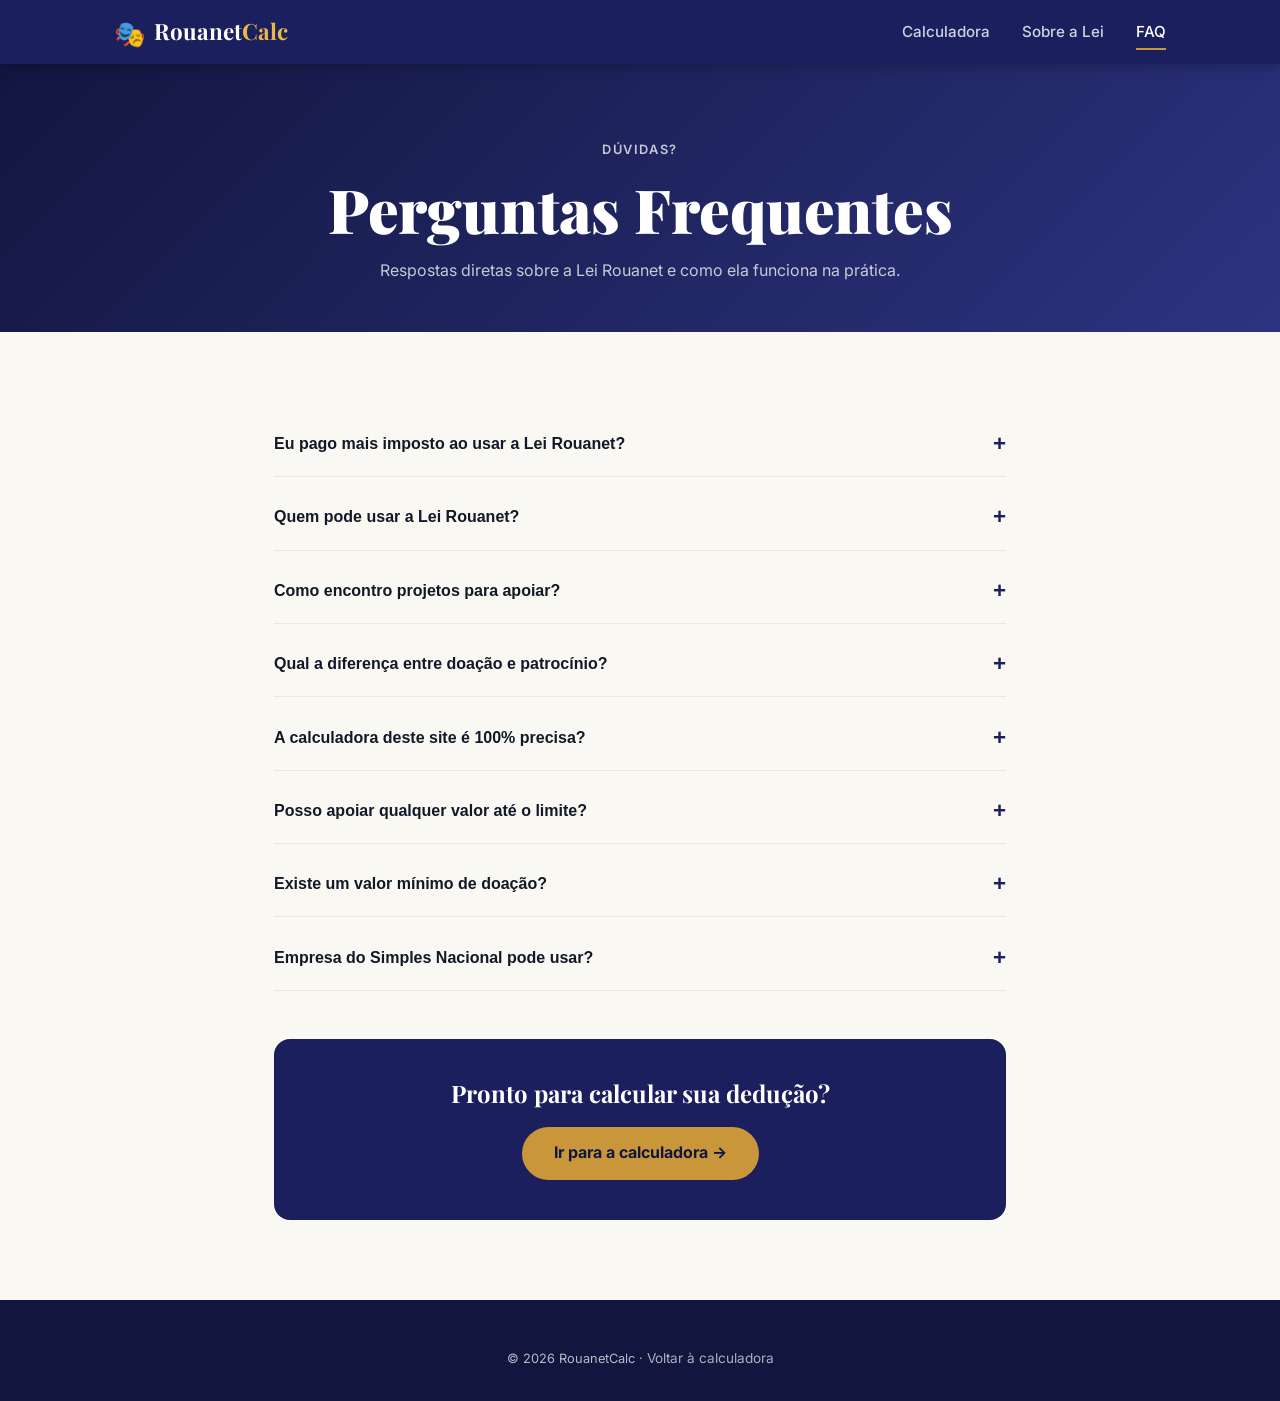
==== templates/faq.html @ c06724e1 "feat: Lei Rouanet" ====
<!DOCTYPE html>
<html lang="pt-BR">
<head>
  <meta charset="UTF-8" />
  <meta name="viewport" content="width=device-width, initial-scale=1.0" />
  <title>FAQ – Perguntas Frequentes | RouanetCalc</title>
  <link rel="preconnect" href="https://fonts.googleapis.com" />
  <link href="https://fonts.googleapis.com/css2?family=Playfair+Display:wght@400;700;900&family=Inter:wght@300;400;500;600&display=swap" rel="stylesheet" />
  <link rel="stylesheet" href="/static/css/style.css" />
</head>
<body>

<nav class="navbar">
  <div class="nav-inner">
    <a href="/" class="logo">
      <span class="logo-icon">🎭</span>
      <span>Rouanet<em>Calc</em></span>
    </a>
    <ul class="nav-links">
      <li><a href="/">Calculadora</a></li>
      <li><a href="/sobre">Sobre a Lei</a></li>
      <li><a href="/faq" class="active">FAQ</a></li>
    </ul>
    <button class="nav-toggle" id="navToggle">☰</button>
  </div>
</nav>

<div class="page-hero">
  <div class="container">
    <p class="eyebrow">Dúvidas?</p>
    <h1>Perguntas Frequentes</h1>
    <p>Respostas diretas sobre a Lei Rouanet e como ela funciona na prática.</p>
  </div>
</div>

<main class="content-page">
  <div class="container content-narrow">
    <div class="faq-list" id="faqList">

      <div class="faq-item">
        <button class="faq-q">Eu pago mais imposto ao usar a Lei Rouanet?</button>
        <div class="faq-a">
          <p>
            <strong>Não.</strong> Você não paga nada a mais. O mecanismo funciona assim:
            uma parcela do imposto que você <em>já iria pagar</em> ao governo é redirecionada
            para um projeto cultural. O resultado financeiro para você é neutro –
            por isso dizemos que o custo real da doação é <strong>R$ 0,00</strong>.
          </p>
        </div>
      </div>

      <div class="faq-item">
        <button class="faq-q">Quem pode usar a Lei Rouanet?</button>
        <div class="faq-a">
          <p>
            <strong>Pessoa Física:</strong> qualquer contribuinte que declare o IRPF no
            modelo completo (não simplificado) e tenha imposto a pagar.<br/><br/>
            <strong>Pessoa Jurídica:</strong> empresas tributadas pelo Lucro Real. Optantes
            pelo Simples Nacional ou Lucro Presumido <em>não</em> podem utilizar o benefício.
          </p>
        </div>
      </div>

      <div class="faq-item">
        <button class="faq-q">Como encontro projetos para apoiar?</button>
        <div class="faq-a">
          <p>
            Todos os projetos aprovados estão listados no
            <a href="https://salic.cultura.gov.br" target="_blank" rel="noopener">SALIC</a>
            (Sistema de Apoio às Leis de Incentivo à Cultura). Você pode filtrar por área,
            estado, data de captação e valor disponível.
          </p>
        </div>
      </div>

      <div class="faq-item">
        <button class="faq-q">Qual a diferença entre doação e patrocínio?</button>
        <div class="faq-a">
          <p>
            <strong>Doação:</strong> transferência de recursos sem expectativa de retorno de imagem.
            Dedução de até 100% do valor doado (dentro do limite de 6%/4% do IR).<br/><br/>
            <strong>Patrocínio:</strong> o apoiador recebe contrapartidas de visibilidade
            (logotipo em materiais, menção em peças de comunicação etc.).
            Também com dedução de até 100% dentro dos mesmos limites.
          </p>
        </div>
      </div>

      <div class="faq-item">
        <button class="faq-q">A calculadora deste site é 100% precisa?</button>
        <div class="faq-a">
          <p>
            A calculadora usa a tabela progressiva oficial do IRPF 2024 e as regras vigentes
            da Lei Rouanet. Entretanto, o cálculo do IR real depende de diversas deduções
            pessoais (dependentes, plano de saúde, previdência etc.) que não foram informadas.
            Use os valores como <strong>estimativa orientativa</strong> e consulte um contador
            para a declaração definitiva.
          </p>
        </div>
      </div>

      <div class="faq-item">
        <button class="faq-q">Posso apoiar qualquer valor até o limite?</button>
        <div class="faq-a">
          <p>
            Sim. Você pode dividir o limite entre vários projetos ou concentrar em um único.
            O importante é que a soma total dos valores doados/patrocinados não ultrapasse
            o percentual permitido do seu imposto devido.
          </p>
        </div>
      </div>

      <div class="faq-item">
        <button class="faq-q">Existe um valor mínimo de doação?</button>
        <div class="faq-a">
          <p>
            A lei não estabelece valor mínimo. Cada projeto pode definir um valor mínimo
            internamente para viabilizar as contrapartidas. Consulte diretamente o
            responsável pelo projeto de interesse.
          </p>
        </div>
      </div>

      <div class="faq-item">
        <button class="faq-q">Empresa do Simples Nacional pode usar?</button>
        <div class="faq-a">
          <p>
            <strong>Não.</strong> O benefício fiscal da Lei Rouanet para Pessoa Jurídica
            está restrito a empresas no regime de Lucro Real. O Simples Nacional e o
            Lucro Presumido têm formas de tributação distintas e não contemplam essa dedução.
          </p>
        </div>
      </div>

    </div>

    <div class="cta-banner" style="margin-top:3rem">
      <h3>Pronto para calcular sua dedução?</h3>
      <a href="/" class="btn-primary">Ir para a calculadora →</a>
    </div>
  </div>
</main>

<footer class="footer">
  <div class="container">
    <p class="footer-copy">© 2026 RouanetCalc · <a href="/">Voltar à calculadora</a></p>
  </div>
</footer>

<script src="/static/js/main.js"></script>
</body>
</html>
---- static/css/style.css ----
:root {
  --indigo:   #1B1F5E;
  --indigo-d: #12163F;
  --indigo-l: #2D3380;
  --gold:     #C9973A;
  --gold-l:   #E8B84B;
  --green:    #2A7A5C;
  --cream:    #FAF8F3;
  --white:    #FFFFFF;
  --gray-100: #F3F4F6;
  --gray-200: #E5E7EB;
  --gray-500: #6B7280;
  --gray-700: #374151;
  --gray-900: #111827;
  --radius:   12px;
  --shadow:   0 4px 24px rgba(27,31,94,.12);
  --transition: .2s ease;
}

*, *::before, *::after { box-sizing: border-box; margin: 0; padding: 0; }

html { scroll-behavior: smooth; }

body {
  font-family: 'Inter', sans-serif;
  background: var(--cream);
  color: var(--gray-900);
  line-height: 1.6;
}

h1, h2, h3 { font-family: 'Playfair Display', serif; line-height: 1.2; }
h1 { font-size: clamp(2.2rem, 5vw, 3.8rem); font-weight: 900; }
h2 { font-size: clamp(1.6rem, 3vw, 2.4rem); font-weight: 700; margin-bottom: 1rem; }
h3 { font-size: 1.2rem; font-weight: 700; margin-bottom: .5rem; }
a  { color: var(--indigo); text-decoration: none; }
a:hover { text-decoration: underline; }

.highlight {
  color: var(--gold);
  font-style: italic;
}

.container { max-width: 1100px; margin: 0 auto; padding: 0 1.5rem; }
.content-narrow { max-width: 780px; }

.navbar {
  position: sticky; top: 0; z-index: 100;
  background: var(--indigo);
  box-shadow: 0 2px 12px rgba(0,0,0,.25);
}
.nav-inner {
  max-width: 1100px; margin: 0 auto; padding: 0 1.5rem;
  display: flex; align-items: center; gap: 2rem; height: 64px;
}
.logo {
  font-family: 'Playfair Display', serif;
  font-size: 1.4rem; font-weight: 700;
  color: var(--white); display: flex; align-items: center; gap: .5rem;
}
.logo em { color: var(--gold-l); font-style: normal; }
.logo:hover { text-decoration: none; }
.logo-icon { font-size: 1.6rem; }
.nav-links { display: flex; gap: 2rem; list-style: none; margin-left: auto; }
.nav-links a {
  color: rgba(255,255,255,.8); font-size: .95rem; font-weight: 500;
  padding: .4rem 0; border-bottom: 2px solid transparent; transition: var(--transition);
}
.nav-links a:hover, .nav-links a.active {
  color: var(--white); border-color: var(--gold); text-decoration: none;
}
.nav-toggle { display: none; background: none; border: none; color: white; font-size: 1.5rem; cursor: pointer; }

.hero {
  background: linear-gradient(135deg, var(--indigo-d) 0%, var(--indigo-l) 100%);
  color: var(--white);
  padding: 5rem 1.5rem 4rem;
  display: flex; flex-wrap: wrap; align-items: center; justify-content: center;
  gap: 3rem;
}
.hero-content { max-width: 520px; }
.eyebrow {
  font-size: .8rem; font-weight: 600; letter-spacing: .12em;
  text-transform: uppercase; color: var(--gold-l); margin-bottom: .8rem;
}
.hero h1 { margin-bottom: 1.2rem; }
.hero-sub { font-size: 1.1rem; color: rgba(255,255,255,.8); margin-bottom: 2rem; }
.hero-visual {
  display: flex; flex-direction: column; gap: 1rem;
}
.stat-card {
  background: rgba(255,255,255,.08);
  border: 1px solid rgba(255,255,255,.15);
  border-radius: var(--radius);
  padding: 1.2rem 2rem;
  display: flex; flex-direction: column; align-items: center;
  min-width: 200px;
}
.stat-num {
  font-family: 'Playfair Display', serif;
  font-size: 2.4rem; font-weight: 900; color: var(--gold-l);
}
.stat-label { font-size: .8rem; color: rgba(255,255,255,.7); text-align: center; }

.btn-primary {
  display: inline-block;
  background: var(--gold); color: var(--indigo-d);
  font-weight: 700; font-size: 1rem;
  padding: .85rem 2rem; border-radius: 50px;
  transition: var(--transition); border: none; cursor: pointer;
  text-decoration: none;
}
.btn-primary:hover { background: var(--gold-l); transform: translateY(-2px); text-decoration: none; }

.btn-secondary {
  display: inline-block;
  background: var(--indigo); color: var(--white);
  font-weight: 600; font-size: .9rem;
  padding: .75rem 1.6rem; border-radius: 50px;
  transition: var(--transition); border: none; cursor: pointer;
}
.btn-secondary:hover { background: var(--indigo-l); }

.btn-outline {
  display: inline-block;
  background: transparent; color: var(--indigo);
  border: 2px solid var(--indigo); font-weight: 600; font-size: .9rem;
  padding: .73rem 1.6rem; border-radius: 50px;
  transition: var(--transition); cursor: pointer;
}
.btn-outline:hover { background: var(--indigo); color: white; }

.how-it-works {
  padding: 4rem 1.5rem;
  background: var(--white);
  text-align: center;
}
.how-it-works h2 { margin-bottom: 2.5rem; }
.steps {
  display: flex; flex-wrap: wrap; align-items: center;
  justify-content: center; gap: 1.5rem;
}
.step {
  background: var(--cream); border-radius: var(--radius);
  padding: 2rem 1.5rem; max-width: 240px; text-align: center;
  box-shadow: var(--shadow);
}
.step-icon { font-size: 2.5rem; margin-bottom: .8rem; }
.step p { font-size: .9rem; color: var(--gray-500); }
.step-arrow { font-size: 2rem; color: var(--gold); font-weight: 700; }

.calc-section { padding: 5rem 1.5rem; }
.calc-wrapper {
  max-width: 680px; margin: 0 auto;
  background: var(--white); border-radius: 20px;
  padding: 3rem; box-shadow: var(--shadow);
}
.calc-header { text-align: center; margin-bottom: 2.5rem; }
.calc-header p { color: var(--gray-500); }

.toggle-group { display: flex; gap: .75rem; margin-top: .5rem; }
.toggle-btn {
  flex: 1; padding: .75rem 1rem; border-radius: 50px;
  border: 2px solid var(--gray-200); background: var(--gray-100);
  font-weight: 600; font-size: .95rem; cursor: pointer;
  transition: var(--transition); color: var(--gray-700);
}
.toggle-btn.active {
  background: var(--indigo); border-color: var(--indigo); color: var(--white);
}

.field-group { margin-bottom: 1.5rem; }
.field-label { display: block; font-weight: 600; margin-bottom: .5rem; font-size: .95rem; }
.optional { font-weight: 400; color: var(--gray-500); font-size: .85rem; }
.input-wrap { position: relative; display: flex; align-items: center; }
.prefix {
  position: absolute; left: 1rem;
  font-weight: 600; color: var(--gray-500); pointer-events: none;
}
.field-input {
  width: 100%; padding: .85rem 1rem .85rem 2.8rem;
  border: 2px solid var(--gray-200); border-radius: var(--radius);
  font-size: 1rem; transition: var(--transition);
  background: var(--cream); color: var(--gray-900);
}
.field-input:focus { outline: none; border-color: var(--indigo); background: var(--white); }
.field-hint { color: var(--gray-500); font-size: .8rem; margin-top: .35rem; display: block; }

.btn-calcular {
  width: 100%; padding: 1rem;
  background: var(--indigo); color: var(--white);
  border: none; border-radius: 50px; font-size: 1.05rem; font-weight: 700;
  cursor: pointer; transition: var(--transition); margin-top: .5rem;
  display: flex; align-items: center; justify-content: center; gap: .75rem;
}
.btn-calcular:hover { background: var(--indigo-l); transform: translateY(-2px); }

.loader {
  width: 20px; height: 20px; border: 2px solid rgba(255,255,255,.3);
  border-top-color: white; border-radius: 50%;
  animation: spin .7s linear infinite;
}
.hidden { display: none !important; }
@keyframes spin { to { transform: rotate(360deg); } }

.result-panel {
  margin-top: 2rem; animation: fadeIn .4s ease;
}
@keyframes fadeIn { from { opacity: 0; transform: translateY(10px); } to { opacity: 1; transform: translateY(0); } }

.result-header { text-align: center; margin-bottom: 1.5rem; }
.result-emoji { font-size: 2.5rem; display: block; margin-bottom: .5rem; }
.result-header h3 { font-size: 1.4rem; }

.result-grid {
  display: grid; grid-template-columns: 1fr 1fr;
  gap: 1rem; margin-bottom: 1.5rem;
}
.result-card {
  background: var(--cream); border-radius: var(--radius);
  padding: 1.2rem; display: flex; flex-direction: column;
}
.result-card.main { grid-column: 1 / -1; background: var(--indigo); color: white; }
.result-card.highlight-card { background: #FFF8E7; border: 2px solid var(--gold-l); }
.rc-label { font-size: .8rem; font-weight: 600; opacity: .7; text-transform: uppercase; letter-spacing: .05em; }
.rc-value {
  font-family: 'Playfair Display', serif;
  font-size: 1.8rem; font-weight: 700; margin: .3rem 0;
}
.rc-value.green { color: #2A7A5C; }
.rc-value.gold  { color: var(--gold); }
.result-card.main .rc-value { color: var(--gold-l); font-size: 2.2rem; }
.result-card.main .rc-label { color: rgba(255,255,255,.7); }
.rc-sub { font-size: .8rem; opacity: .7; }

.obs-box {
  background: #EEF2FF; border-left: 4px solid var(--indigo);
  border-radius: 0 var(--radius) var(--radius) 0;
  padding: 1rem 1.2rem; font-size: .85rem; color: var(--gray-700);
  margin-bottom: 1.5rem;
}

.result-actions { display: flex; gap: 1rem; flex-wrap: wrap; }

.error-panel {
  margin-top: 1rem; padding: 1rem 1.2rem;
  background: #FEF2F2; border: 1px solid #FCA5A5;
  border-radius: var(--radius); color: #991B1B;
  display: flex; gap: .5rem; align-items: center;
}

.disclaimer {
  background: #FFFBEB; border-top: 1px solid var(--gold-l);
  padding: 1.5rem; text-align: center;
  font-size: .85rem; color: var(--gray-700);
}

.footer {
  background: var(--indigo-d); color: rgba(255,255,255,.7);
  padding: 3rem 1.5rem 2rem;
}
.footer-grid {
  display: grid; grid-template-columns: repeat(auto-fit, minmax(180px, 1fr));
  gap: 2rem; margin-bottom: 2rem;
}
.footer-logo { font-family: 'Playfair Display', serif; font-size: 1.3rem; color: white; margin-bottom: .5rem; }
.footer-title { font-weight: 700; color: white; margin-bottom: .75rem; font-size: .9rem; }
.footer ul { list-style: none; }
.footer ul li { margin-bottom: .4rem; }
.footer a { color: rgba(255,255,255,.65); font-size: .85rem; }
.footer a:hover { color: var(--gold-l); }
.footer-hr { border: none; border-top: 1px solid rgba(255,255,255,.1); margin: 1.5rem 0; }
.footer-copy { font-size: .8rem; text-align: center; }

.page-hero {
  background: linear-gradient(135deg, var(--indigo-d), var(--indigo-l));
  color: white; padding: 4rem 1.5rem 3rem;
  text-align: center;
}
.page-hero p { color: rgba(255,255,255,.75); margin-top: .75rem; }

.content-page { padding: 4rem 1.5rem 5rem; }
.content-section { margin-bottom: 3rem; }
.content-section p { color: var(--gray-700); margin-bottom: 1rem; line-height: 1.8; }

.info-cards {
  display: grid; grid-template-columns: repeat(auto-fit, minmax(200px, 1fr));
  gap: 1.2rem; margin-top: 1rem;
}
.info-card {
  background: var(--cream); border-radius: var(--radius);
  padding: 1.5rem; border: 1px solid var(--gray-200);
}
.info-card p { font-size: .9rem; color: var(--gray-700); margin: 0; }

.table-wrap { overflow-x: auto; margin: 1rem 0; }
.styled-table {
  width: 100%; border-collapse: collapse; font-size: .9rem;
}
.styled-table th {
  background: var(--indigo); color: white;
  padding: .85rem 1rem; text-align: left; font-weight: 600;
}
.styled-table td { padding: .85rem 1rem; border-bottom: 1px solid var(--gray-200); }
.styled-table tr:nth-child(even) td { background: var(--gray-100); }
.table-note { font-size: .8rem; color: var(--gray-500); margin-top: .5rem; }

.tag-cloud { display: flex; flex-wrap: wrap; gap: .6rem; margin-top: 1rem; }
.tag {
  background: var(--indigo); color: white;
  padding: .35rem .9rem; border-radius: 50px; font-size: .85rem;
}

.numbered-steps { padding-left: 1.5rem; }
.numbered-steps li { margin-bottom: 1rem; color: var(--gray-700); line-height: 1.7; }
.numbered-steps strong { color: var(--indigo); }

.faq-list { margin-top: 1rem; }
.faq-item {
  border-bottom: 1px solid var(--gray-200); margin-bottom: .5rem;
}
.faq-q {
  width: 100%; text-align: left; background: none; border: none;
  padding: 1.2rem 0; font-size: 1rem; font-weight: 600;
  color: var(--gray-900); cursor: pointer; display: flex;
  justify-content: space-between; align-items: center;
  transition: var(--transition);
}
.faq-q::after { content: '+'; font-size: 1.4rem; color: var(--indigo); }
.faq-item.open .faq-q::after { content: '−'; }
.faq-a { display: none; padding: 0 0 1.2rem; color: var(--gray-700); line-height: 1.8; }
.faq-item.open .faq-a { display: block; }

.cta-banner {
  background: var(--indigo); color: white;
  border-radius: 16px; padding: 2.5rem; text-align: center; margin-top: 2rem;
}
.cta-banner h3 { color: white; font-size: 1.5rem; margin-bottom: 1.2rem; }

@media (max-width: 700px) {
  .nav-links { display: none; }
  .nav-toggle { display: block; margin-left: auto; }
  .nav-links.open {
    display: flex; flex-direction: column;
    position: absolute; top: 64px; left: 0; right: 0;
    background: var(--indigo-d); padding: 1rem 1.5rem 1.5rem;
    gap: 1rem;
  }
  .hero { flex-direction: column; padding: 3rem 1.5rem; }
  .hero-visual { flex-direction: row; flex-wrap: wrap; }
  .stat-card { min-width: 130px; padding: 1rem; }
  .stat-num { font-size: 1.8rem; }
  .result-grid { grid-template-columns: 1fr; }
  .result-card.main { grid-column: 1; }
  .calc-wrapper { padding: 1.8rem 1.2rem; }
  .result-actions { flex-direction: column; }
  .btn-secondary, .btn-outline { width: 100%; text-align: center; }
  .steps { flex-direction: column; align-items: stretch; }
  .step-arrow { transform: rotate(90deg); text-align: center; }
}
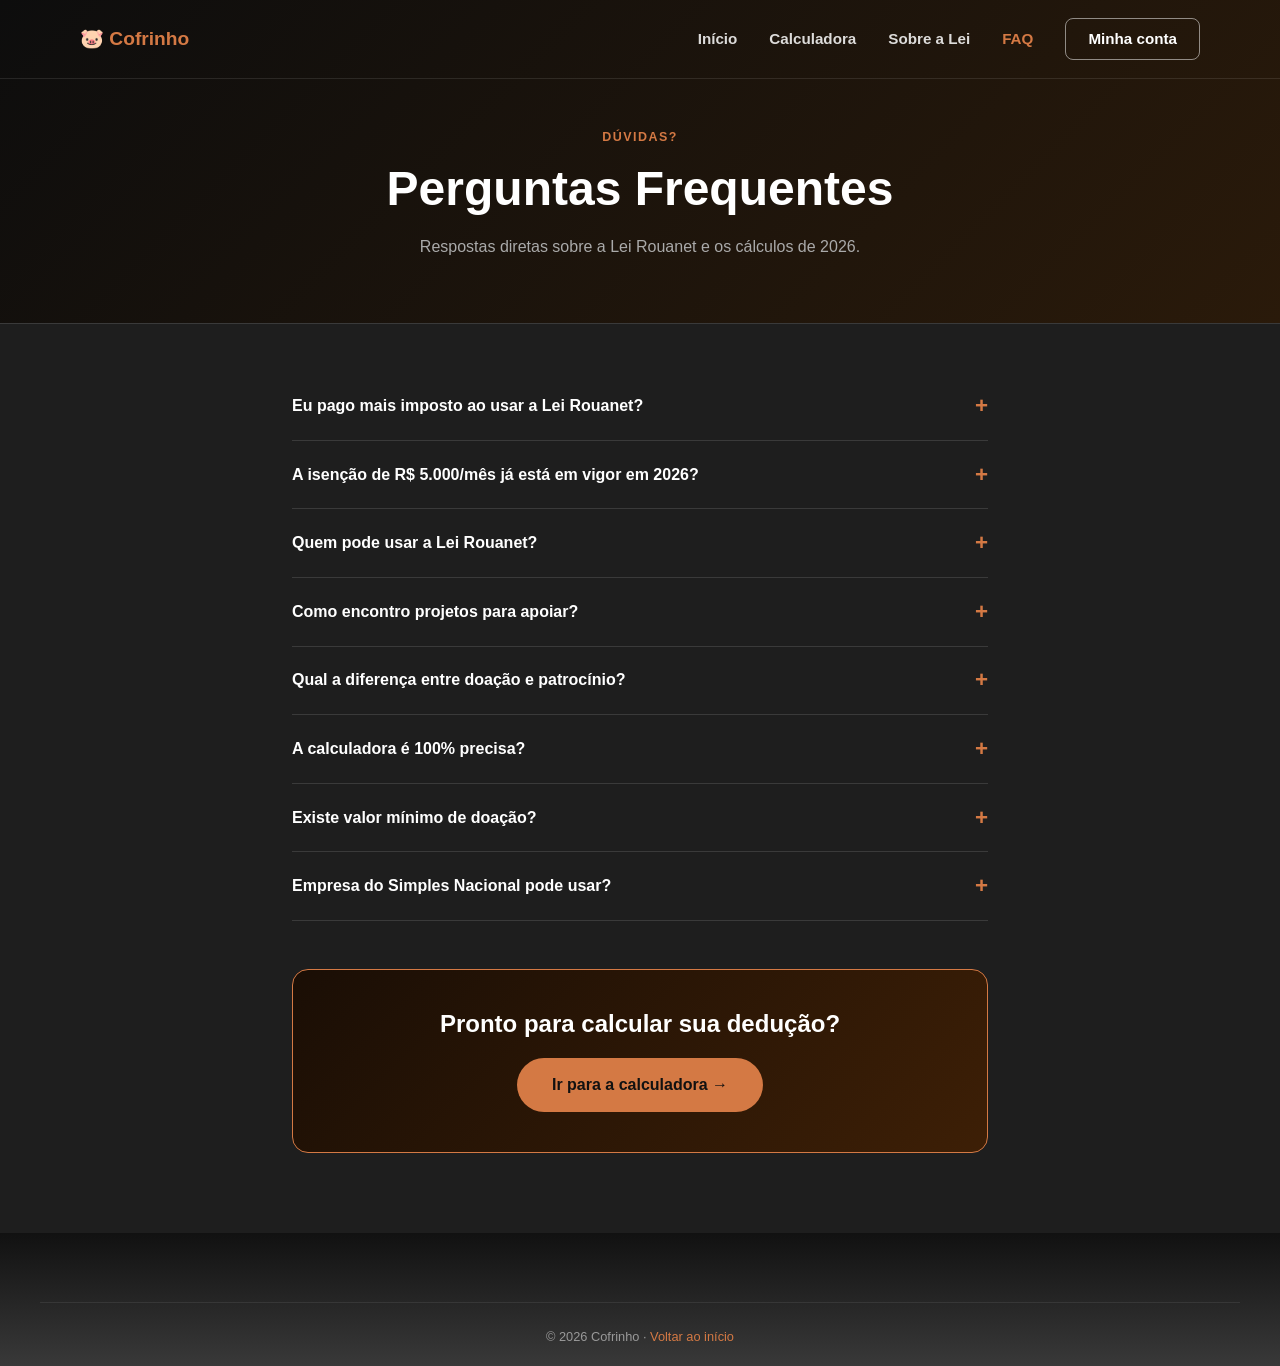
==== commit 957faa7b: "login adiciona e para de mudar o padrao nn inventa nome nmrl :D" ====
--- a/templates/faq.html
+++ b/templates/faq.html
@@ -1,152 +1,91 @@
 <!DOCTYPE html>
 <html lang="pt-BR">
 <head>
-  <meta charset="UTF-8" />
-  <meta name="viewport" content="width=device-width, initial-scale=1.0" />
-  <title>FAQ – Perguntas Frequentes | RouanetCalc</title>
-  <link rel="preconnect" href="https://fonts.googleapis.com" />
-  <link href="https://fonts.googleapis.com/css2?family=Playfair+Display:wght@400;700;900&family=Inter:wght@300;400;500;600&display=swap" rel="stylesheet" />
-  <link rel="stylesheet" href="/static/css/style.css" />
+  <meta charset="UTF-8"/>
+  <meta name="viewport" content="width=device-width, initial-scale=1.0"/>
+  <title>FAQ | Cofrinho</title>
+  <link rel="stylesheet" href="https://cdnjs.cloudflare.com/ajax/libs/font-awesome/6.7.2/css/all.min.css"/>
+ <link rel="stylesheet" href="/static/css/style.css"/>
 </head>
 <body>
-
-<nav class="navbar">
-  <div class="nav-inner">
-    <a href="/" class="logo">
-      <span class="logo-icon">🎭</span>
-      <span>Rouanet<em>Calc</em></span>
-    </a>
-    <ul class="nav-links">
-      <li><a href="/">Calculadora</a></li>
-      <li><a href="/sobre">Sobre a Lei</a></li>
-      <li><a href="/faq" class="active">FAQ</a></li>
-    </ul>
-    <button class="nav-toggle" id="navToggle">☰</button>
-  </div>
-</nav>
+<header id="header">
+  <span class="footer-logo-text" style="font-size:1.2rem">🐷 Cofrinho</span>
+  <nav id="mainNav">
+    <a href="/">Início</a>
+    <a href="/#calculadora">Calculadora</a>
+    <a href="/sobre">Sobre a Lei</a>
+    <a href="/faq" class="active">FAQ</a>
+    <a href="/pages/login" class="btn-entrar">Minha conta</a>
+  </nav>
+  <button class="nav-toggle" id="navToggle">☰</button>
+</header>
 
 <div class="page-hero">
-  <div class="container">
-    <p class="eyebrow">Dúvidas?</p>
-    <h1>Perguntas Frequentes</h1>
-    <p>Respostas diretas sobre a Lei Rouanet e como ela funciona na prática.</p>
-  </div>
+  <div class="eyebrow">Dúvidas?</div>
+  <h1>Perguntas Frequentes</h1>
+  <p>Respostas diretas sobre a Lei Rouanet e os cálculos de 2026.</p>
 </div>
 
-<main class="content-page">
-  <div class="container content-narrow">
-    <div class="faq-list" id="faqList">
+<main class="section faq-section" style="padding-top:3rem">
+  <div class="container-sm">
+    <div class="faq-list">
 
       <div class="faq-item">
         <button class="faq-q">Eu pago mais imposto ao usar a Lei Rouanet?</button>
-        <div class="faq-a">
-          <p>
-            <strong>Não.</strong> Você não paga nada a mais. O mecanismo funciona assim:
-            uma parcela do imposto que você <em>já iria pagar</em> ao governo é redirecionada
-            para um projeto cultural. O resultado financeiro para você é neutro –
-            por isso dizemos que o custo real da doação é <strong>R$ 0,00</strong>.
-          </p>
-        </div>
+        <div class="faq-a"><strong>Não.</strong> Uma parcela do imposto que você <em>já iria pagar</em> ao governo é redirecionada para um projeto cultural. O resultado financeiro para você é neutro — custo real: R$ 0,00.</div>
+      </div>
+
+      <div class="faq-item">
+        <button class="faq-q">A isenção de R$ 5.000/mês já está em vigor em 2026?</button>
+        <div class="faq-a">Sim. A nova faixa de isenção para rendas até R$ 5.000/mês (R$ 60.000/ano) foi aprovada e está vigente em 2026. Nossa calculadora já usa esta tabela. Quem recebe até esse valor não tem IR a redirecionar via Lei Rouanet.</div>
       </div>
 
       <div class="faq-item">
         <button class="faq-q">Quem pode usar a Lei Rouanet?</button>
-        <div class="faq-a">
-          <p>
-            <strong>Pessoa Física:</strong> qualquer contribuinte que declare o IRPF no
-            modelo completo (não simplificado) e tenha imposto a pagar.<br/><br/>
-            <strong>Pessoa Jurídica:</strong> empresas tributadas pelo Lucro Real. Optantes
-            pelo Simples Nacional ou Lucro Presumido <em>não</em> podem utilizar o benefício.
-          </p>
-        </div>
+        <div class="faq-a"><strong>Pessoa Física:</strong> qualquer contribuinte com IR a pagar que declare no modelo completo (não simplificado).<br/><br/><strong>Pessoa Jurídica:</strong> empresas no Lucro Real. Simples Nacional e Lucro Presumido não se enquadram.</div>
       </div>
 
       <div class="faq-item">
         <button class="faq-q">Como encontro projetos para apoiar?</button>
-        <div class="faq-a">
-          <p>
-            Todos os projetos aprovados estão listados no
-            <a href="https://salic.cultura.gov.br" target="_blank" rel="noopener">SALIC</a>
-            (Sistema de Apoio às Leis de Incentivo à Cultura). Você pode filtrar por área,
-            estado, data de captação e valor disponível.
-          </p>
-        </div>
+        <div class="faq-a">Todos os projetos aprovados estão no <a href="https://salic.cultura.gov.br" target="_blank">SALIC</a> (Sistema de Apoio às Leis de Incentivo à Cultura). Filtre por área, estado, data de captação e valor disponível.</div>
       </div>
 
       <div class="faq-item">
         <button class="faq-q">Qual a diferença entre doação e patrocínio?</button>
-        <div class="faq-a">
-          <p>
-            <strong>Doação:</strong> transferência de recursos sem expectativa de retorno de imagem.
-            Dedução de até 100% do valor doado (dentro do limite de 6%/4% do IR).<br/><br/>
-            <strong>Patrocínio:</strong> o apoiador recebe contrapartidas de visibilidade
-            (logotipo em materiais, menção em peças de comunicação etc.).
-            Também com dedução de até 100% dentro dos mesmos limites.
-          </p>
-        </div>
+        <div class="faq-a"><strong>Doação:</strong> transferência sem expectativa de retorno de imagem.<br/><strong>Patrocínio:</strong> o apoiador recebe contrapartidas de visibilidade (logo em materiais, menções etc.). Ambos têm o mesmo limite de dedução.</div>
       </div>
 
       <div class="faq-item">
-        <button class="faq-q">A calculadora deste site é 100% precisa?</button>
-        <div class="faq-a">
-          <p>
-            A calculadora usa a tabela progressiva oficial do IRPF 2024 e as regras vigentes
-            da Lei Rouanet. Entretanto, o cálculo do IR real depende de diversas deduções
-            pessoais (dependentes, plano de saúde, previdência etc.) que não foram informadas.
-            Use os valores como <strong>estimativa orientativa</strong> e consulte um contador
-            para a declaração definitiva.
-          </p>
-        </div>
+        <button class="faq-q">A calculadora é 100% precisa?</button>
+        <div class="faq-a">A calculadora usa a tabela IRPF 2026 oficial e as regras vigentes. Porém, o IR real depende de deduções pessoais (dependentes, saúde, previdência) que não foram informadas. Use como <strong>estimativa orientativa</strong> e confirme com um contador.</div>
       </div>
 
       <div class="faq-item">
-        <button class="faq-q">Posso apoiar qualquer valor até o limite?</button>
-        <div class="faq-a">
-          <p>
-            Sim. Você pode dividir o limite entre vários projetos ou concentrar em um único.
-            O importante é que a soma total dos valores doados/patrocinados não ultrapasse
-            o percentual permitido do seu imposto devido.
-          </p>
-        </div>
-      </div>
-
-      <div class="faq-item">
-        <button class="faq-q">Existe um valor mínimo de doação?</button>
-        <div class="faq-a">
-          <p>
-            A lei não estabelece valor mínimo. Cada projeto pode definir um valor mínimo
-            internamente para viabilizar as contrapartidas. Consulte diretamente o
-            responsável pelo projeto de interesse.
-          </p>
-        </div>
+        <button class="faq-q">Existe valor mínimo de doação?</button>
+        <div class="faq-a">A lei não estipula mínimo. Cada projeto pode definir internamente. Você pode dividir o limite entre vários projetos ou concentrar em um único.</div>
       </div>
 
       <div class="faq-item">
         <button class="faq-q">Empresa do Simples Nacional pode usar?</button>
-        <div class="faq-a">
-          <p>
-            <strong>Não.</strong> O benefício fiscal da Lei Rouanet para Pessoa Jurídica
-            está restrito a empresas no regime de Lucro Real. O Simples Nacional e o
-            Lucro Presumido têm formas de tributação distintas e não contemplam essa dedução.
-          </p>
-        </div>
+        <div class="faq-a"><strong>Não.</strong> O benefício para PJ é restrito ao Lucro Real. O Simples tem tributação unificada que não contempla essa dedução.</div>
       </div>
 
     </div>
 
     <div class="cta-banner" style="margin-top:3rem">
       <h3>Pronto para calcular sua dedução?</h3>
-      <a href="/" class="btn-primary">Ir para a calculadora →</a>
+      <a href="/#calculadora" class="btn-gold">Ir para a calculadora →</a>
     </div>
   </div>
 </main>
 
-<footer class="footer">
-  <div class="container">
-    <p class="footer-copy">© 2026 RouanetCalc · <a href="/">Voltar à calculadora</a></p>
+<footer>
+  <div class="footer-wrapper">
+    <hr class="footer-hr"/>
+    <p class="footer-copy">© 2026 Cofrinho · <a href="/">Voltar ao início</a></p>
   </div>
 </footer>
 
 <script src="/static/js/main.js"></script>
 </body>
-</html>
+</html>
--- a/static/css/style.css
+++ b/static/css/style.css
@@ -1,359 +1,337 @@
 :root {
-  --indigo:   #1B1F5E;
-  --indigo-d: #12163F;
-  --indigo-l: #2D3380;
-  --gold:     #C9973A;
-  --gold-l:   #E8B84B;
-  --green:    #2A7A5C;
-  --cream:    #FAF8F3;
-  --white:    #FFFFFF;
-  --gray-100: #F3F4F6;
-  --gray-200: #E5E7EB;
-  --gray-500: #6B7280;
-  --gray-700: #374151;
-  --gray-900: #111827;
-  --radius:   12px;
-  --shadow:   0 4px 24px rgba(27,31,94,.12);
-  --transition: .2s ease;
+  --amarelo: #d47944;
+  --amarelo-hover: #e8935a;
+  --azul: #88c6ce;
+  --cinza-escuro: #111111;
+  --cinza-medio: #1e1e1e;
+  --cinza-card: #2a2a2a;
+  --cinza-borda: #3a3a3a;
+  --branco: #ffffff;
+  --texto-muted: #aaaaaa;
+  --radius: 14px;
+  --shadow: 0 8px 32px rgba(0,0,0,.4);
+  --transition: .25s ease;
 }
 
 *, *::before, *::after { box-sizing: border-box; margin: 0; padding: 0; }
-
 html { scroll-behavior: smooth; }
 
 body {
-  font-family: 'Inter', sans-serif;
-  background: var(--cream);
-  color: var(--gray-900);
+  font-family: 'Helvetica Neue', Arial, sans-serif;
+  background: var(--cinza-escuro);
+  color: var(--branco);
   line-height: 1.6;
 }
 
-h1, h2, h3 { font-family: 'Playfair Display', serif; line-height: 1.2; }
-h1 { font-size: clamp(2.2rem, 5vw, 3.8rem); font-weight: 900; }
-h2 { font-size: clamp(1.6rem, 3vw, 2.4rem); font-weight: 700; margin-bottom: 1rem; }
-h3 { font-size: 1.2rem; font-weight: 700; margin-bottom: .5rem; }
-a  { color: var(--indigo); text-decoration: none; }
+a { color: var(--amarelo); text-decoration: none; }
 a:hover { text-decoration: underline; }
-
-.highlight {
-  color: var(--gold);
-  font-style: italic;
-}
-
-.container { max-width: 1100px; margin: 0 auto; padding: 0 1.5rem; }
-.content-narrow { max-width: 780px; }
-
-.navbar {
-  position: sticky; top: 0; z-index: 100;
-  background: var(--indigo);
-  box-shadow: 0 2px 12px rgba(0,0,0,.25);
-}
-.nav-inner {
-  max-width: 1100px; margin: 0 auto; padding: 0 1.5rem;
-  display: flex; align-items: center; gap: 2rem; height: 64px;
-}
-.logo {
-  font-family: 'Playfair Display', serif;
-  font-size: 1.4rem; font-weight: 700;
-  color: var(--white); display: flex; align-items: center; gap: .5rem;
-}
-.logo em { color: var(--gold-l); font-style: normal; }
-.logo:hover { text-decoration: none; }
-.logo-icon { font-size: 1.6rem; }
-.nav-links { display: flex; gap: 2rem; list-style: none; margin-left: auto; }
-.nav-links a {
-  color: rgba(255,255,255,.8); font-size: .95rem; font-weight: 500;
-  padding: .4rem 0; border-bottom: 2px solid transparent; transition: var(--transition);
-}
-.nav-links a:hover, .nav-links a.active {
-  color: var(--white); border-color: var(--gold); text-decoration: none;
+h1,h2,h3 { line-height: 1.2; }
+
+
+.container { max-width: 1200px; margin: 0 auto; padding: 0 2rem; }
+.container-sm { max-width: 760px; margin: 0 auto; padding: 0 2rem; }
+
+header {
+  position: fixed; top: 0; left: 0; width: 100%; z-index: 100;
+  display: flex; justify-content: space-between; align-items: center;
+  padding: 18px 80px;
+  background: transparent;
+  border-bottom: 1px solid rgba(255,255,255,.1);
+  transition: background var(--transition), box-shadow var(--transition);
+}
+header.scrolled {
+  background: rgba(17,17,17,.95);
+  backdrop-filter: blur(12px);
+  box-shadow: 0 2px 20px rgba(0,0,0,.5);
+}
+.header-logo {
+  height: 38px;
+}
+header nav { display: flex; gap: 2rem; align-items: center; }
+header nav a {
+  color: rgba(255,255,255,.85); font-weight: 600; font-size: .95rem;
+  transition: color var(--transition);
+}
+header nav a:hover, header nav a.active { color: var(--amarelo); text-decoration: none; }
+.btn-entrar {
+  border: 1px solid rgba(255,255,255,.5); padding: 8px 22px;
+  border-radius: 8px; color: var(--branco) !important; font-weight: 600;
+  transition: all var(--transition);
+}
+.btn-entrar:hover {
+  background: var(--amarelo); border-color: var(--amarelo); text-decoration: none;
 }
 .nav-toggle { display: none; background: none; border: none; color: white; font-size: 1.5rem; cursor: pointer; }
 
-.hero {
-  background: linear-gradient(135deg, var(--indigo-d) 0%, var(--indigo-l) 100%);
-  color: var(--white);
-  padding: 5rem 1.5rem 4rem;
-  display: flex; flex-wrap: wrap; align-items: center; justify-content: center;
-  gap: 3rem;
-}
-.hero-content { max-width: 520px; }
-.eyebrow {
-  font-size: .8rem; font-weight: 600; letter-spacing: .12em;
-  text-transform: uppercase; color: var(--gold-l); margin-bottom: .8rem;
-}
-.hero h1 { margin-bottom: 1.2rem; }
-.hero-sub { font-size: 1.1rem; color: rgba(255,255,255,.8); margin-bottom: 2rem; }
-.hero-visual {
-  display: flex; flex-direction: column; gap: 1rem;
-}
-.stat-card {
-  background: rgba(255,255,255,.08);
-  border: 1px solid rgba(255,255,255,.15);
-  border-radius: var(--radius);
-  padding: 1.2rem 2rem;
-  display: flex; flex-direction: column; align-items: center;
-  min-width: 200px;
-}
-.stat-num {
-  font-family: 'Playfair Display', serif;
-  font-size: 2.4rem; font-weight: 900; color: var(--gold-l);
-}
-.stat-label { font-size: .8rem; color: rgba(255,255,255,.7); text-align: center; }
-
-.btn-primary {
-  display: inline-block;
-  background: var(--gold); color: var(--indigo-d);
-  font-weight: 700; font-size: 1rem;
-  padding: .85rem 2rem; border-radius: 50px;
-  transition: var(--transition); border: none; cursor: pointer;
+.hero-swiper {
+  position: relative; width: 100%; height: 100vh; overflow: hidden;
+  padding-top: 0;
+}
+.swiper-slide { position: relative; }
+.banner-img { width: 100%; height: 100vh; object-fit: cover; display: block; }
+.banner-overlay {
+  position: absolute; inset: 0;
+  background: linear-gradient(to bottom, rgba(0,0,0,.3) 0%, rgba(0,0,0,.6) 100%);
+}
+.banner-content {
+  position: absolute; bottom: 18%; left: 10%;
+  color: white;
+}
+.banner-content h2 { font-size: clamp(1.8rem, 4vw, 3.2rem); font-weight: 800; margin-bottom: .5rem; }
+.banner-content p { font-size: 1.1rem; color: rgba(255,255,255,.8); }
+.swiper-pagination-bullet { background: rgba(255,255,255,.6) !important; }
+.swiper-pagination-bullet-active { background: var(--amarelo) !important; }
+
+.quick-btns {
+  background: var(--cinza-medio);
+  border-bottom: 1px solid var(--cinza-borda);
+}
+.quick-btns-inner {
+  display: grid; grid-template-columns: repeat(4, 1fr);
+  max-width: 1200px; margin: 0 auto;
+}
+.quick-btn {
+  display: flex; flex-direction: column; align-items: center; justify-content: center;
+  padding: 1.4rem 1rem; gap: .3rem;
+  border: none; border-right: 1px solid var(--cinza-borda);
+  background: transparent; color: var(--branco); cursor: pointer;
   text-decoration: none;
-}
-.btn-primary:hover { background: var(--gold-l); transform: translateY(-2px); text-decoration: none; }
-
-.btn-secondary {
-  display: inline-block;
-  background: var(--indigo); color: var(--white);
-  font-weight: 600; font-size: .9rem;
-  padding: .75rem 1.6rem; border-radius: 50px;
-  transition: var(--transition); border: none; cursor: pointer;
-}
-.btn-secondary:hover { background: var(--indigo-l); }
-
-.btn-outline {
-  display: inline-block;
-  background: transparent; color: var(--indigo);
-  border: 2px solid var(--indigo); font-weight: 600; font-size: .9rem;
-  padding: .73rem 1.6rem; border-radius: 50px;
-  transition: var(--transition); cursor: pointer;
-}
-.btn-outline:hover { background: var(--indigo); color: white; }
-
-.how-it-works {
-  padding: 4rem 1.5rem;
-  background: var(--white);
-  text-align: center;
-}
-.how-it-works h2 { margin-bottom: 2.5rem; }
-.steps {
-  display: flex; flex-wrap: wrap; align-items: center;
-  justify-content: center; gap: 1.5rem;
-}
-.step {
-  background: var(--cream); border-radius: var(--radius);
-  padding: 2rem 1.5rem; max-width: 240px; text-align: center;
+  transition: background var(--transition);
+}
+.quick-btn:last-child { border-right: none; }
+.quick-btn:hover { background: rgba(212,121,68,.15); text-decoration: none; }
+.quick-btn .qb-title {
+  font-size: .8rem; font-weight: 700; text-transform: uppercase;
+  letter-spacing: .06em; color: var(--amarelo); text-align: center; line-height: 1.3;
+}
+.quick-btn .qb-sub { font-size: .75rem; color: var(--texto-muted); }
+
+.section { padding: 5rem 0; }
+.section-title {
+  font-size: clamp(1.6rem, 3vw, 2.4rem); font-weight: 800;
+  margin-bottom: .75rem;
+}
+.section-sub { color: var(--texto-muted); margin-bottom: 3rem; font-size: 1rem; }
+.divider-line {
+  width: 50px; height: 3px; background: var(--amarelo);
+  margin: .75rem 0 2.5rem;
+}
+
+.como-funciona { background: var(--cinza-medio); }
+.steps-grid { display: grid; grid-template-columns: repeat(auto-fit, minmax(220px,1fr)); gap: 2rem; }
+.step-card {
+  background: var(--cinza-card); border-radius: var(--radius);
+  padding: 2rem 1.5rem; border: 1px solid var(--cinza-borda);
+  transition: transform var(--transition), border-color var(--transition);
+}
+.step-card:hover { transform: translateY(-4px); border-color: var(--amarelo); }
+.step-num {
+  width: 44px; height: 44px; border-radius: 50%;
+  background: var(--amarelo); color: var(--cinza-escuro);
+  font-weight: 800; font-size: 1.1rem;
+  display: flex; align-items: center; justify-content: center;
+  margin-bottom: 1.2rem;
+}
+.step-card h3 { font-size: 1rem; font-weight: 700; margin-bottom: .5rem; }
+.step-card p { font-size: .88rem; color: var(--texto-muted); line-height: 1.7; }
+
+.calculadora-section { background: var(--cinza-escuro); }
+.calc-box {
+  background: var(--cinza-card); border-radius: 20px;
+  border: 1px solid var(--cinza-borda); padding: 3rem;
+  max-width: 680px; margin: 0 auto;
   box-shadow: var(--shadow);
 }
-.step-icon { font-size: 2.5rem; margin-bottom: .8rem; }
-.step p { font-size: .9rem; color: var(--gray-500); }
-.step-arrow { font-size: 2rem; color: var(--gold); font-weight: 700; }
-
-.calc-section { padding: 5rem 1.5rem; }
-.calc-wrapper {
-  max-width: 680px; margin: 0 auto;
-  background: var(--white); border-radius: 20px;
-  padding: 3rem; box-shadow: var(--shadow);
-}
-.calc-header { text-align: center; margin-bottom: 2.5rem; }
-.calc-header p { color: var(--gray-500); }
-
-.toggle-group { display: flex; gap: .75rem; margin-top: .5rem; }
-.toggle-btn {
-  flex: 1; padding: .75rem 1rem; border-radius: 50px;
-  border: 2px solid var(--gray-200); background: var(--gray-100);
-  font-weight: 600; font-size: .95rem; cursor: pointer;
-  transition: var(--transition); color: var(--gray-700);
-}
-.toggle-btn.active {
-  background: var(--indigo); border-color: var(--indigo); color: var(--white);
-}
-
-.field-group { margin-bottom: 1.5rem; }
-.field-label { display: block; font-weight: 600; margin-bottom: .5rem; font-size: .95rem; }
-.optional { font-weight: 400; color: var(--gray-500); font-size: .85rem; }
-.input-wrap { position: relative; display: flex; align-items: center; }
-.prefix {
-  position: absolute; left: 1rem;
-  font-weight: 600; color: var(--gray-500); pointer-events: none;
-}
-.field-input {
-  width: 100%; padding: .85rem 1rem .85rem 2.8rem;
-  border: 2px solid var(--gray-200); border-radius: var(--radius);
-  font-size: 1rem; transition: var(--transition);
-  background: var(--cream); color: var(--gray-900);
-}
-.field-input:focus { outline: none; border-color: var(--indigo); background: var(--white); }
-.field-hint { color: var(--gray-500); font-size: .8rem; margin-top: .35rem; display: block; }
+
+.tipo-toggle { display: flex; gap: .75rem; margin-bottom: 1.5rem; }
+.tipo-btn {
+  flex: 1; padding: .75rem; border-radius: 10px;
+  border: 2px solid var(--cinza-borda); background: var(--cinza-medio);
+  color: var(--texto-muted); font-weight: 700; cursor: pointer;
+  transition: all var(--transition); font-size: .95rem;
+}
+.tipo-btn.active {
+  background: var(--amarelo); border-color: var(--amarelo); color: var(--cinza-escuro);
+}
+
+.field { margin-bottom: 1.4rem; }
+.field label { display: block; font-weight: 600; font-size: .88rem; color: var(--texto-muted); text-transform: uppercase; letter-spacing: .05em; margin-bottom: .5rem; }
+.input-wrap { position: relative; }
+.input-prefix { position: absolute; left: 1rem; top: 50%; transform: translateY(-50%); font-weight: 700; color: var(--texto-muted); }
+.field input {
+  width: 100%; padding: .9rem 1rem .9rem 3rem;
+  background: var(--cinza-medio); border: 2px solid var(--cinza-borda);
+  border-radius: 10px; color: var(--branco); font-size: 1rem;
+  transition: border-color var(--transition);
+}
+.field input:focus { outline: none; border-color: var(--amarelo); }
+.field input::placeholder { color: #555; }
+.field-hint { font-size: .78rem; color: #666; margin-top: .35rem; }
+.optional { color: #555; font-weight: 400; }
 
 .btn-calcular {
-  width: 100%; padding: 1rem;
-  background: var(--indigo); color: var(--white);
-  border: none; border-radius: 50px; font-size: 1.05rem; font-weight: 700;
-  cursor: pointer; transition: var(--transition); margin-top: .5rem;
+  width: 100%; padding: 1rem; border: none;
+  background: linear-gradient(135deg, #96531f, #d47944);
+  color: white; font-size: 1.05rem; font-weight: 700;
+  border-radius: 50px; cursor: pointer;
+  transition: all var(--transition); margin-top: .5rem;
   display: flex; align-items: center; justify-content: center; gap: .75rem;
 }
-.btn-calcular:hover { background: var(--indigo-l); transform: translateY(-2px); }
-
-.loader {
-  width: 20px; height: 20px; border: 2px solid rgba(255,255,255,.3);
-  border-top-color: white; border-radius: 50%;
-  animation: spin .7s linear infinite;
-}
+.btn-calcular:hover { transform: translateY(-2px); filter: brightness(1.1); }
+.loader { width:20px;height:20px;border:2px solid rgba(255,255,255,.3);border-top-color:white;border-radius:50%;animation:spin .7s linear infinite; }
 .hidden { display: none !important; }
 @keyframes spin { to { transform: rotate(360deg); } }
 
-.result-panel {
-  margin-top: 2rem; animation: fadeIn .4s ease;
-}
-@keyframes fadeIn { from { opacity: 0; transform: translateY(10px); } to { opacity: 1; transform: translateY(0); } }
-
-.result-header { text-align: center; margin-bottom: 1.5rem; }
-.result-emoji { font-size: 2.5rem; display: block; margin-bottom: .5rem; }
-.result-header h3 { font-size: 1.4rem; }
-
-.result-grid {
-  display: grid; grid-template-columns: 1fr 1fr;
-  gap: 1rem; margin-bottom: 1.5rem;
-}
-.result-card {
-  background: var(--cream); border-radius: var(--radius);
-  padding: 1.2rem; display: flex; flex-direction: column;
-}
-.result-card.main { grid-column: 1 / -1; background: var(--indigo); color: white; }
-.result-card.highlight-card { background: #FFF8E7; border: 2px solid var(--gold-l); }
-.rc-label { font-size: .8rem; font-weight: 600; opacity: .7; text-transform: uppercase; letter-spacing: .05em; }
-.rc-value {
-  font-family: 'Playfair Display', serif;
-  font-size: 1.8rem; font-weight: 700; margin: .3rem 0;
-}
-.rc-value.green { color: #2A7A5C; }
-.rc-value.gold  { color: var(--gold); }
-.result-card.main .rc-value { color: var(--gold-l); font-size: 2.2rem; }
-.result-card.main .rc-label { color: rgba(255,255,255,.7); }
-.rc-sub { font-size: .8rem; opacity: .7; }
+/* Result */
+.result-panel { margin-top: 2rem; animation: fadeUp .4s ease; }
+@keyframes fadeUp { from{opacity:0;transform:translateY(12px)}to{opacity:1;transform:translateY(0)} }
+.result-header { text-align: center; margin-bottom: 1.8rem; }
+.result-emoji { font-size: 2.8rem; display: block; margin-bottom: .5rem; }
+.result-header h3 { font-size: 1.3rem; }
+
+.result-grid { display: grid; grid-template-columns: 1fr 1fr; gap: 1rem; margin-bottom: 1.5rem; }
+.rc { background: var(--cinza-medio); border-radius: var(--radius); padding: 1.2rem; border: 1px solid var(--cinza-borda); display: flex; flex-direction: column; }
+.rc.main { grid-column: 1/-1; border-color: var(--amarelo); }
+.rc.destaque { border-color: #88c6ce; }
+.rc-label { font-size: .72rem; font-weight: 700; text-transform: uppercase; letter-spacing: .06em; color: var(--texto-muted); margin-bottom: .4rem; }
+.rc-value { font-size: 1.7rem; font-weight: 800; }
+.rc.main .rc-value { font-size: 2.2rem; color: var(--amarelo); }
+.rc.destaque .rc-value { color: var(--azul); }
+.rc-sub { font-size: .78rem; color: var(--texto-muted); margin-top: .2rem; }
 
 .obs-box {
-  background: #EEF2FF; border-left: 4px solid var(--indigo);
-  border-radius: 0 var(--radius) var(--radius) 0;
-  padding: 1rem 1.2rem; font-size: .85rem; color: var(--gray-700);
-  margin-bottom: 1.5rem;
-}
+  background: rgba(212,121,68,.1); border-left: 3px solid var(--amarelo);
+  border-radius: 0 10px 10px 0; padding: 1rem 1.2rem;
+  font-size: .85rem; color: #ccc; margin-bottom: 1.5rem; line-height: 1.7;
+}
+.obs-box.isento { border-color: #e05050; background: rgba(224,80,80,.1); }
 
 .result-actions { display: flex; gap: 1rem; flex-wrap: wrap; }
+.btn-sec {
+  flex: 1; padding: .75rem; border-radius: 50px;
+  font-weight: 700; font-size: .88rem; cursor: pointer;
+  transition: all var(--transition); text-align: center;
+}
+.btn-sec-gold { background: transparent; border: 2px solid var(--amarelo); color: var(--amarelo); }
+.btn-sec-gold:hover { background: var(--amarelo); color: var(--cinza-escuro); }
+.btn-sec-outline { background: transparent; border: 2px solid var(--cinza-borda); color: var(--texto-muted); }
+.btn-sec-outline:hover { border-color: var(--branco); color: var(--branco); }
 
 .error-panel {
   margin-top: 1rem; padding: 1rem 1.2rem;
-  background: #FEF2F2; border: 1px solid #FCA5A5;
-  border-radius: var(--radius); color: #991B1B;
+  background: rgba(224,80,80,.15); border: 1px solid #e05050;
+  border-radius: var(--radius); color: #ff9999;
   display: flex; gap: .5rem; align-items: center;
 }
 
-.disclaimer {
-  background: #FFFBEB; border-top: 1px solid var(--gold-l);
-  padding: 1.5rem; text-align: center;
-  font-size: .85rem; color: var(--gray-700);
-}
-
-.footer {
-  background: var(--indigo-d); color: rgba(255,255,255,.7);
-  padding: 3rem 1.5rem 2rem;
-}
-.footer-grid {
-  display: grid; grid-template-columns: repeat(auto-fit, minmax(180px, 1fr));
-  gap: 2rem; margin-bottom: 2rem;
-}
-.footer-logo { font-family: 'Playfair Display', serif; font-size: 1.3rem; color: white; margin-bottom: .5rem; }
-.footer-title { font-weight: 700; color: white; margin-bottom: .75rem; font-size: .9rem; }
-.footer ul { list-style: none; }
-.footer ul li { margin-bottom: .4rem; }
-.footer a { color: rgba(255,255,255,.65); font-size: .85rem; }
-.footer a:hover { color: var(--gold-l); }
-.footer-hr { border: none; border-top: 1px solid rgba(255,255,255,.1); margin: 1.5rem 0; }
-.footer-copy { font-size: .8rem; text-align: center; }
-
-.page-hero {
-  background: linear-gradient(135deg, var(--indigo-d), var(--indigo-l));
-  color: white; padding: 4rem 1.5rem 3rem;
-  text-align: center;
-}
-.page-hero p { color: rgba(255,255,255,.75); margin-top: .75rem; }
-
-.content-page { padding: 4rem 1.5rem 5rem; }
-.content-section { margin-bottom: 3rem; }
-.content-section p { color: var(--gray-700); margin-bottom: 1rem; line-height: 1.8; }
-
-.info-cards {
-  display: grid; grid-template-columns: repeat(auto-fit, minmax(200px, 1fr));
-  gap: 1.2rem; margin-top: 1rem;
-}
-.info-card {
-  background: var(--cream); border-radius: var(--radius);
-  padding: 1.5rem; border: 1px solid var(--gray-200);
-}
-.info-card p { font-size: .9rem; color: var(--gray-700); margin: 0; }
-
-.table-wrap { overflow-x: auto; margin: 1rem 0; }
-.styled-table {
-  width: 100%; border-collapse: collapse; font-size: .9rem;
-}
-.styled-table th {
-  background: var(--indigo); color: white;
-  padding: .85rem 1rem; text-align: left; font-weight: 600;
-}
-.styled-table td { padding: .85rem 1rem; border-bottom: 1px solid var(--gray-200); }
-.styled-table tr:nth-child(even) td { background: var(--gray-100); }
-.table-note { font-size: .8rem; color: var(--gray-500); margin-top: .5rem; }
-
-.tag-cloud { display: flex; flex-wrap: wrap; gap: .6rem; margin-top: 1rem; }
-.tag {
-  background: var(--indigo); color: white;
-  padding: .35rem .9rem; border-radius: 50px; font-size: .85rem;
-}
-
-.numbered-steps { padding-left: 1.5rem; }
-.numbered-steps li { margin-bottom: 1rem; color: var(--gray-700); line-height: 1.7; }
-.numbered-steps strong { color: var(--indigo); }
-
-.faq-list { margin-top: 1rem; }
-.faq-item {
-  border-bottom: 1px solid var(--gray-200); margin-bottom: .5rem;
-}
+.stats-section { background: var(--amarelo); }
+.stats-grid { display: grid; grid-template-columns: repeat(3,1fr); gap: 2rem; text-align: center; }
+.stat-num { font-size: clamp(2rem,4vw,3rem); font-weight: 900; color: var(--cinza-escuro); display: block; }
+.stat-label { font-size: .9rem; color: rgba(17,17,17,.7); font-weight: 600; }
+
+.faq-section { background: var(--cinza-medio); }
+.faq-list { max-width: 760px; margin: 0 auto; }
+.faq-item { border-bottom: 1px solid var(--cinza-borda); }
 .faq-q {
   width: 100%; text-align: left; background: none; border: none;
-  padding: 1.2rem 0; font-size: 1rem; font-weight: 600;
-  color: var(--gray-900); cursor: pointer; display: flex;
-  justify-content: space-between; align-items: center;
-  transition: var(--transition);
-}
-.faq-q::after { content: '+'; font-size: 1.4rem; color: var(--indigo); }
+  padding: 1.3rem 0; font-size: 1rem; font-weight: 600; color: var(--branco);
+  cursor: pointer; display: flex; justify-content: space-between; align-items: center;
+}
+.faq-q::after { content: '+'; font-size: 1.4rem; color: var(--amarelo); }
 .faq-item.open .faq-q::after { content: '−'; }
-.faq-a { display: none; padding: 0 0 1.2rem; color: var(--gray-700); line-height: 1.8; }
+.faq-a { display: none; padding: 0 0 1.3rem; color: var(--texto-muted); line-height: 1.8; font-size: .93rem; }
 .faq-item.open .faq-a { display: block; }
 
+.aviso { background: #1a1a1a; border-top: 1px solid var(--cinza-borda); padding: 1.5rem 2rem; text-align: center; font-size: .82rem; color: #666; }
+
+footer {
+  background: linear-gradient(180deg,#111 0%,#393939 100%);
+  color:#fff; padding:45px 40px 18px;
+}
+.footer-wrapper { max-width:1200px; margin:auto; }
+.footer-content { display:grid; grid-template-columns:2fr 1fr 1fr 1fr; gap:45px; margin-bottom:35px; }
+.footer-brand p { color:#c7c7c7; line-height:1.6; font-size:15px; max-width:360px; margin-top:.75rem; }
+.footer-logo-text { font-size:1.6rem; font-weight:900; color: var(--amarelo); }
+.footer-column h4 { color:#fff; font-size:16px; margin-bottom:18px; font-weight:700; }
+.footer-column ul { list-style:none; }
+.footer-column li { margin-bottom:10px; }
+.footer-column a { color:#bdbdbd; text-decoration:none; transition:.3s; font-size:15px; }
+.footer-column a:hover { color: var(--amarelo); padding-left:6px; }
+.footer-social { display:flex; gap:12px; margin-top:18px; }
+.social-icon {
+  width:38px; height:38px; border-radius:50%; background:#ffffff12;
+  display:flex; justify-content:center; align-items:center; color:white;
+  text-decoration:none; transition:.3s;
+}
+.social-icon:hover { background: var(--amarelo); transform:translateY(-4px); }
+.footer-hr { border:none; border-top:1px solid rgba(255,255,255,.08); margin:1.5rem 0; }
+.footer-copy { font-size:.8rem; text-align:center; color:#999; }
+
+.page-hero {
+  background: linear-gradient(135deg, #0d0d0d, #2a1a0a);
+  padding: 8rem 2rem 4rem; text-align: center;
+  border-bottom: 1px solid var(--cinza-borda);
+}
+.page-hero .eyebrow { font-size: .78rem; font-weight: 700; letter-spacing: .12em; text-transform: uppercase; color: var(--amarelo); margin-bottom: .75rem; }
+.page-hero h1 { font-size: clamp(2rem,4vw,3rem); font-weight: 900; margin-bottom: 1rem; }
+.page-hero p { color: var(--texto-muted); max-width: 600px; margin: 0 auto; }
+
+.content-section { padding: 4rem 0; }
+.content-section h2 { font-size: 1.6rem; font-weight: 800; margin-bottom: 1rem; }
+.content-section p { color: var(--texto-muted); line-height: 1.9; margin-bottom: 1rem; }
+.content-section a { color: var(--amarelo); }
+
+.info-cards { display: grid; grid-template-columns: repeat(auto-fit,minmax(200px,1fr)); gap: 1.2rem; margin-top: 1.2rem; }
+.info-card { background: var(--cinza-card); border-radius: var(--radius); border: 1px solid var(--cinza-borda); padding: 1.5rem; }
+.info-card h3 { font-size: 1rem; margin-bottom: .5rem; }
+.info-card p { font-size: .88rem; color: var(--texto-muted); margin: 0; }
+
+.styled-table { width:100%; border-collapse:collapse; font-size:.88rem; }
+.styled-table th { background: var(--amarelo); color: var(--cinza-escuro); padding:.85rem 1rem; text-align:left; font-weight:700; }
+.styled-table td { padding:.85rem 1rem; border-bottom:1px solid var(--cinza-borda); color: var(--texto-muted); }
+.styled-table tr:nth-child(even) td { background: var(--cinza-card); }
+
+.tag-cloud { display:flex; flex-wrap:wrap; gap:.6rem; margin-top:1rem; }
+.tag { background: var(--cinza-card); border: 1px solid var(--cinza-borda); color: var(--amarelo); padding:.35rem .9rem; border-radius:50px; font-size:.82rem; }
+
+.numbered-steps { padding-left:1.5rem; }
+.numbered-steps li { margin-bottom:1rem; color: var(--texto-muted); line-height:1.8; }
+.numbered-steps strong { color: var(--branco); }
+
 .cta-banner {
-  background: var(--indigo); color: white;
-  border-radius: 16px; padding: 2.5rem; text-align: center; margin-top: 2rem;
-}
-.cta-banner h3 { color: white; font-size: 1.5rem; margin-bottom: 1.2rem; }
-
-@media (max-width: 700px) {
-  .nav-links { display: none; }
-  .nav-toggle { display: block; margin-left: auto; }
-  .nav-links.open {
+  background: linear-gradient(135deg, #1a0e05, #3d1f06);
+  border: 1px solid var(--amarelo); border-radius: 16px;
+  padding: 2.5rem; text-align: center; margin-top: 2rem;
+}
+.cta-banner h3 { font-size: 1.5rem; margin-bottom: 1.2rem; }
+.btn-gold {
+  display: inline-block; background: var(--amarelo); color: var(--cinza-escuro);
+  font-weight: 800; font-size: 1rem; padding: .9rem 2.2rem;
+  border-radius: 50px; transition: all var(--transition);
+}
+.btn-gold:hover { background: var(--amarelo-hover); transform: translateY(-2px); text-decoration: none; }
+
+@media (max-width: 768px) {
+  header { padding: 16px 1.5rem; }
+  header nav { display: none; }
+  header nav.open {
     display: flex; flex-direction: column;
-    position: absolute; top: 64px; left: 0; right: 0;
-    background: var(--indigo-d); padding: 1rem 1.5rem 1.5rem;
-    gap: 1rem;
+    position: fixed; top: 0; left: 0; right: 0; bottom: 0;
+    background: rgba(17,17,17,.98); justify-content: center; align-items: center;
+    gap: 2rem; font-size: 1.2rem; z-index: 99;
   }
-  .hero { flex-direction: column; padding: 3rem 1.5rem; }
-  .hero-visual { flex-direction: row; flex-wrap: wrap; }
-  .stat-card { min-width: 130px; padding: 1rem; }
-  .stat-num { font-size: 1.8rem; }
+  .nav-toggle { display: block; z-index: 100; }
+  .quick-btns-inner { grid-template-columns: 1fr 1fr; }
+  .quick-btn { border-right: none; border-bottom: 1px solid var(--cinza-borda); }
+  .stats-grid { grid-template-columns: 1fr; }
   .result-grid { grid-template-columns: 1fr; }
-  .result-card.main { grid-column: 1; }
-  .calc-wrapper { padding: 1.8rem 1.2rem; }
+  .rc.main { grid-column: 1; }
   .result-actions { flex-direction: column; }
-  .btn-secondary, .btn-outline { width: 100%; text-align: center; }
-  .steps { flex-direction: column; align-items: stretch; }
-  .step-arrow { transform: rotate(90deg); text-align: center; }
-}
+  .calc-box { padding: 1.8rem 1.2rem; }
+  .footer-content { grid-template-columns: 1fr 1fr; gap: 2rem; }
+  .banner-img { height: 100vh; }
+}
+@media (max-width: 480px) {
+  .quick-btns-inner { grid-template-columns: 1fr; }
+  .footer-content { grid-template-columns: 1fr; }
+}
